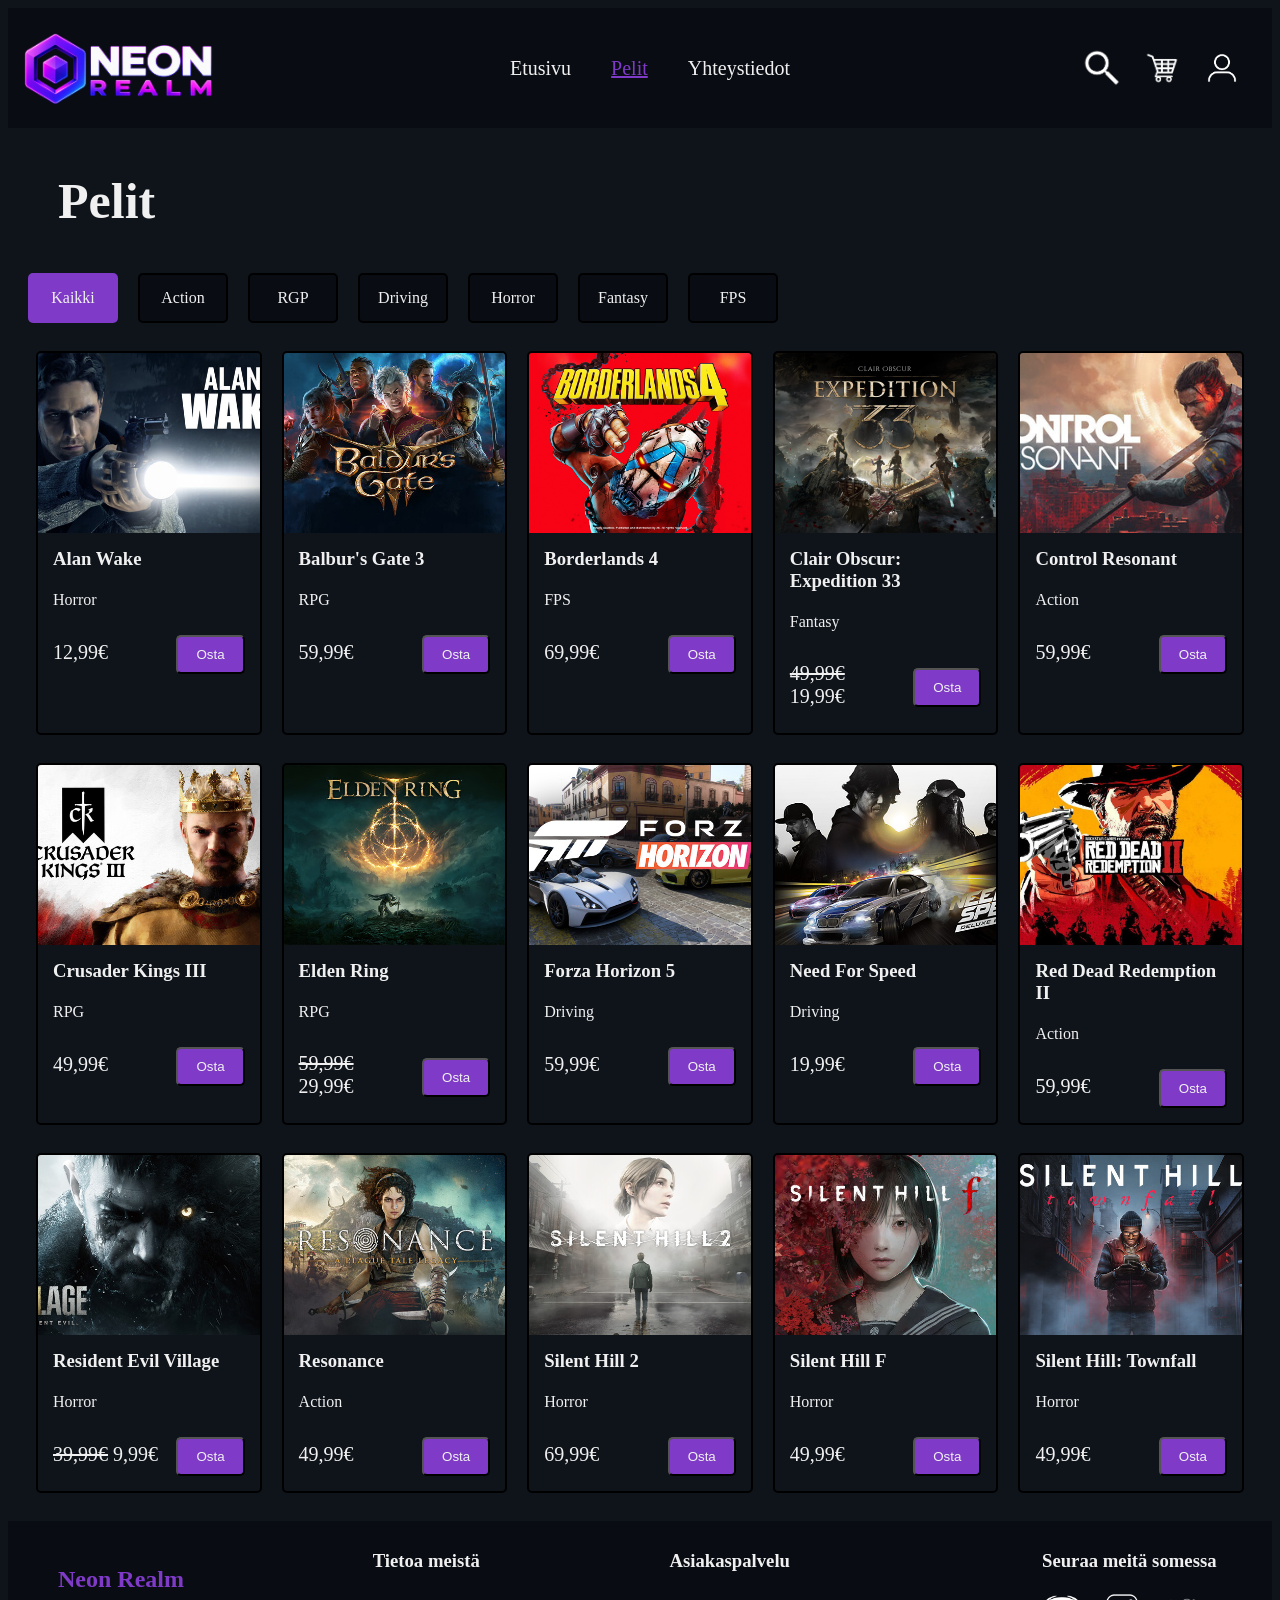
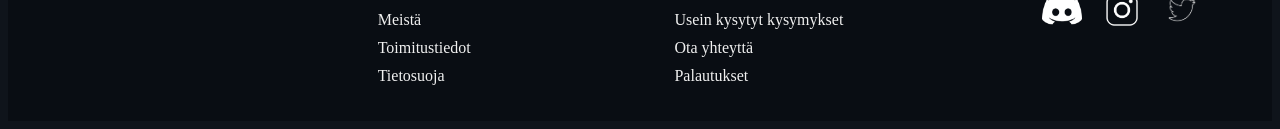
==== pelit.html @ 7218dd1e "Palautus 3" ====
<!DOCTYPE html>
<html lang="fi">
<head>

    <title>Neon Realm</title>
    <meta charset="UTF-8">
    <meta name="author" content="Oona Ranta-Pantti">
    <meta name="viewport" content="width=device-width, initial-scale=1.0">
    <meta name="description" content="Pelit">

    <link rel="stylesheet" href="css/style.css">
    <link rel="icon" type="image/x-icon" href="images/logos/favicon.ico">

    <!-- Fontti -->
    <link rel="preconnect" href="https://fonts.googleapis.com">
    <link rel="preconnect" href="https://fonts.gstatic.com" crossorigin>
    <link href="https://fonts.googleapis.com/css2?family=Montserrat:wght@100..900&display=swap" rel="stylesheet">
   
</head>

<body>
    <main>

        <header>
         <img id=logo src="images/logos/logo.png" alt="logo" width="200px" height="100px">
        <nav>
            <a href="index.html">Etusivu</a>
            <a href="pelit.html" class="nykyinen">Pelit</a>
            <a href="yhteystiedot.html">Yhteystiedot</a>
        </nav>
        <div class="icons">
         <img src="images/logos/search.png" alt="Haku" width="40px" height="40px">
         <img src="images/logos/cart.png" alt="Ostoskori" width="40px" height="40px">
         <img src="images/logos/profile.png" alt="Profiili" width="40px" height="40px">
        </div>
    </header>

    <h1>Pelit</h1>
    <div class="peli-navi">
        <div class="palikka-kaikki">
            <p>Kaikki</p>
        </div>
        <div class="palikka">
            <p>Action</p>
        </div>
        <div class="palikka">
            <p>RGP</p>
        </div>
        <div class="palikka">
            <p>Driving</p>
        </div>
        <div class="palikka">
            <p>Horror</p>
        </div>
        <div class="palikka">
            <p>Fantasy</p>
        </div>
        <div class="palikka">
            <p>FPS</p>
        </div>
    </div>

    <section>
    <div class="pelit">
         <article class="pelikortti">
            <img src="images/games/alanwake.jpg" alt="Alan Wake -pelin kuva">

            <div class="pelikortti-info">
               <h3>Alan Wake</h3>
               <p>Horror</p>
            
            <div class="pelikortti-osto">
               <p>12,99€</p>
               <button>Osta</button>
               </div>
            </div>
         </article>

         <article class="pelikortti">
            <img src="images/games/balbursgate3.jpg" alt="Balbur's Gate 3 -pelin kuva">

            <div class="pelikortti-info">
               <h3>Balbur's Gate 3</h3>
               <p>RPG</p>
            
            <div class="pelikortti-osto">
               <p>59,99€</p>
               <button>Osta</button>
               </div>
            </div>
         </article>

         <article class="pelikortti">
            <img src="images/games/borderlands4.jpg" alt="The blood of dawnwalker -pelin kuva">

            <div class="pelikortti-info">
               <h3>Borderlands 4</h3>
               <p>FPS</p>
            
            <div class="pelikortti-osto">
               <p>69,99€</p>
               <button>Osta</button>
               </div>
            </div>
         </article>

         <article class="pelikortti">
            <img src="images/games/clairobscur33.jpg" alt="Clair Obscur: Expedition 33 -pelin kuva">

            <div class="pelikortti-info">
               <h3>Clair Obscur: Expedition 33</h3>
               <p>Fantasy</p>
            
            <div class="pelikortti-osto">
               <p><del>49,99€</del> 19,99€</p>
               <button>Osta</button>
               </div>
            </div>
         </article>

         <article class="pelikortti">
            <img src="images/games/controlresonant.jpg" alt="Control Resonant -pelin kuva">

            <div class="pelikortti-info">
               <h3>Control Resonant</h3>
               <p>Action</p>
            
            <div class="pelikortti-osto">
               <p>59,99€</p>
               <button>Osta</button>
               </div>
            </div>
         </article>
        </div>
    </section>

    <section>
    <div class="pelit">
         <article class="pelikortti">
            <img src="images/games/crusaderkings3.jpg" alt="Crusader kings 3 -pelin kuva">

            <div class="pelikortti-info">
               <h3>Crusader Kings III</h3>
               <p>RPG</p>
            
            <div class="pelikortti-osto">
               <p>49,99€</p>
               <button>Osta</button>
               </div>
            </div>
         </article>

         <article class="pelikortti">
            <img src="images/games/eldenring.jpg" alt="Elden ring -pelin kuva">

            <div class="pelikortti-info">
               <h3>Elden Ring</h3>
               <p>RPG</p>
            
            <div class="pelikortti-osto">
               <p><del>59,99€</del> 29,99€</p>
               <button>Osta</button>
               </div>
            </div>
         </article>

         <article class="pelikortti">
            <img src="images/games/forzahorizon5.jpg" alt="Forza Horizon 5 -pelin kuva">

            <div class="pelikortti-info">
               <h3>Forza Horizon 5</h3>
               <p>Driving</p>
            
            <div class="pelikortti-osto">
               <p>59,99€</p>
               <button>Osta</button>
               </div>
            </div>
         </article>

         <article class="pelikortti">
            <img src="images/games/needforspeed.jpg" alt="Need for speed -pelin kuva">

            <div class="pelikortti-info">
               <h3>Need For Speed</h3>
               <p>Driving</p>
            
            <div class="pelikortti-osto">
               <p>19,99€</p>
               <button>Osta</button>
               </div>
            </div>
         </article>

         <article class="pelikortti">
            <img src="images/games/readdeadredemption2.webp" alt="Red Dead Redemption 2 -pelin kuva">

            <div class="pelikortti-info">
               <h3>Red Dead Redemption II</h3>
               <p>Action</p>
            
            <div class="pelikortti-osto">
               <p>59,99€</p>
               <button>Osta</button>
               </div>
            </div>
        </article>
        </div>
    </section>

    <section>
    <div class="pelit">
         <article class="pelikortti">
            <img src="images/games/residentevil8.jpg" alt="Resident Evil Village -pelin kuva">

            <div class="pelikortti-info">
               <h3>Resident Evil Village</h3>
               <p>Horror</p>
            
            <div class="pelikortti-osto">
               <p><del>39,99€</del> 9,99€</p>
               <button>Osta</button>
               </div>
            </div>
         </article>

         <article class="pelikortti">
            <img src="images/games/resonance.jpg" alt="Resonance -pelin kuva">

            <div class="pelikortti-info">
               <h3>Resonance</h3>
               <p>Action</p>
            
            <div class="pelikortti-osto">
               <p>49,99€</p>
               <button>Osta</button>
               </div>
            </div>
         </article>

         <article class="pelikortti">
            <img src="images/games/silenthill2.jpg" alt="Silent Hill 2 -pelin kuva">

            <div class="pelikortti-info">
               <h3>Silent Hill 2</h3>
               <p>Horror</p>
            
            <div class="pelikortti-osto">
               <p>69,99€</p>
               <button>Osta</button>
               </div>
            </div>
         </article>

         <article class="pelikortti">
            <img src="images/games/silenthillf.jpg" alt="Silent Hill F -pelin kuva">

            <div class="pelikortti-info">
               <h3>Silent Hill F</h3>
               <p>Horror</p>
            
            <div class="pelikortti-osto">
               <p>49,99€</p>
               <button>Osta</button>
               </div>
            </div>
         </article>

         <article class="pelikortti">
            <img src="images/games/silenthilltown.jpg" alt="Silent Hill Townfall -pelin kuva">

            <div class="pelikortti-info">
               <h3>Silent Hill: Townfall</h3>
               <p>Horror</p>
            
            <div class="pelikortti-osto">
               <p>49,99€</p>
               <button>Osta</button>
               </div>
            </div>
         </article>
         
        </div>
    </section>

    </main>

    <footer>
        <h2 class="korostus">Neon Realm</h2>

        <div class="kasa">
           <h3>Tietoa meistä</h3>
            <ul>
               <li>Meistä</li>
               <li>Toimitustiedot</li>
               <li>Tietosuoja</li>
            </ul>
        </div>

        <div class="kasa">
           <h3>Asiakaspalvelu</h3>
            <ul>
               <li>Usein kysytyt kysymykset</li>
               <li>Ota yhteyttä</li>
               <li>Palautukset</li>
            </ul>
        </div>

        <div class="footer-icons">
        <h3>Seuraa meitä somessa</h3>
        <div class="icons">
         <img src="images/logos/discord.webp" alt="Discord -kuvake" width="40px" height="40px">
         <img src="images/logos/insta.png" alt="Instagram -kuvake" width="40px" height="40px">
         <img src="images/logos/twitter.png" alt="Twitter -kuvake" width="40px" height="40px">
        </div>
        </div>
     </footer>
</body>
---- css/style.css ----
* {
    box-sizing: border-box;
}

.montserrat {
    font-family: "Montserrat", sans-serif;
}

body {
    background-color: #0F141B;  
}

header {
    background-color: #090D13;
    padding: 10px;
    display: flex;
    justify-content: space-between;
    align-items: center;
}

nav {
    display: flex;
    gap: 40px;
    padding: 10px;
    font-size: 20px;
}

.icons {
    display: flex;
    gap: 20px;
    padding-right: 20px;
}


.hero {
    background-image: url("../images/hero.png");
    background-size: cover;
    background-position: center;
    margin: 0px;
    height: 400px;
}

.heroteksti {
    padding: 0px 15px 30px 50px;
    font-size: 25px;
}

.vali {
    display: flex;
    justify-content: center;
    padding: 20px;
    gap: 20px;
}

.mainos {
    display: flex;
    border-left: 2px solid black;
    border-radius: 5px;
    padding: 10px 20px;
    align-items: center;
    justify-content: space-between;
    margin: 0 20px;
}

.mainos img {
    margin: 16px;
}

.mainos h3 {
    color: #7F3AC7;
}


section {
    margin: 28px;
}


/* Pelikortit */
.pelit {
    display: grid;
    grid-template-columns: repeat(5, minmax(0, 1fr));
    gap: 20px;
}

.pelikortti {
    width: 100%;
    border: 2px solid black;
    border-radius: 5px;
    overflow: hidden;
}

.pelikortti img {
    width: 100%;
    height: 180px;
    object-fit: cover;
    display: block;
}

.pelikortti-info {
    padding: 15px;
}

.pelikortti-info h3 {
    margin: 0;
}

.pelikortti-osto p {
    margin: 0;
}

.pelikortti-osto {
    display: flex;
    justify-content: space-between;
    align-items: center;
}

.pelikortti-osto p {
    font-size: 20px;
}


footer {
    background-color: #090D13;
    padding: 10px 50px;
    display: flex;
    justify-content: space-between;
}

.kasa {
    display: flex;
    flex-direction: column;
}

ul {
    color: #F0F0F0;
    list-style: none;
    padding: 0px 5px 5px 0px;
}

li {
    padding: 5px;
}

.footer-icons {
    display: flex;
    flex-direction: column;
}



/* Otsikot */
h1 {
    color: #F0F0F0;
    font-weight: 800;
    padding: 10px 15px 10px 50px;
    font-size: 50px;
}

h2 {
    color: #F0F0F0;
    font-weight: 700;
    padding-top: 15px;
}

h3 {
    color: #F0F0F0;
    font-weight: 600;
}



p {
    color: #F0F0F0;
    font-weight: 400;
    padding: 5px 10px 10px 0px;
}

.korostus {
    color: #7F3AC7;
}


/* Linkit */
.nykyinen {
    color: #7F3AC7;
    text-decoration: underline;
}

.painike {
    background-color: #7F3AC7;
    padding: 10px 18px;
    border-radius: 5px;
    margin: 50px;
}

button {
    background-color: #7F3AC7;
    padding: 10px 18px;
    border-radius: 5px;
    color: #F0F0F0;
}

a {
    color: #F0F0F0;
    text-decoration: none;  
}

a:not(.painike):hover {
    color: #7F3AC7;
}


/* Pelit-sivu */
.peli-navi {
    display: flex;
    gap: 20px;
    margin: 20px;
    flex-wrap: wrap;
}
.palikka {
    display: flex;
    justify-content: center;
    align-items: center;
    border: 2px solid black;
    border-radius: 5px;
    width: 90px;
    height: 50px;
    background-color: #090D13;
}

.palikka p {
    padding: 0;
}

.palikka-kaikki p {
    padding: 0;
}

.palikka-kaikki
{
    display: flex;
    justify-content: center;
    align-items: center;
    border-radius: 5px;
    background-color: #7F3AC7;
    width: 90px;
    height: 50px;
}

.pelit-pelit {
    margin: 20px;
}


/* Yhteystiedot-sivu */
.yhteystiedot-otsikko {
    padding: 0;
    color: #7F3AC7;
}
.yhteydenotto {
    display: flex;
    justify-content: space-between;
}

.meista {
    display: flex;
    flex-direction: column;
    max-width: 600px;
}

.meista p {
    padding: 0;
}

.painike2 {
    background-color: #7F3AC7;
    padding: 15px 50px;
    border-radius: 5px;
    font-size: 20px;
}
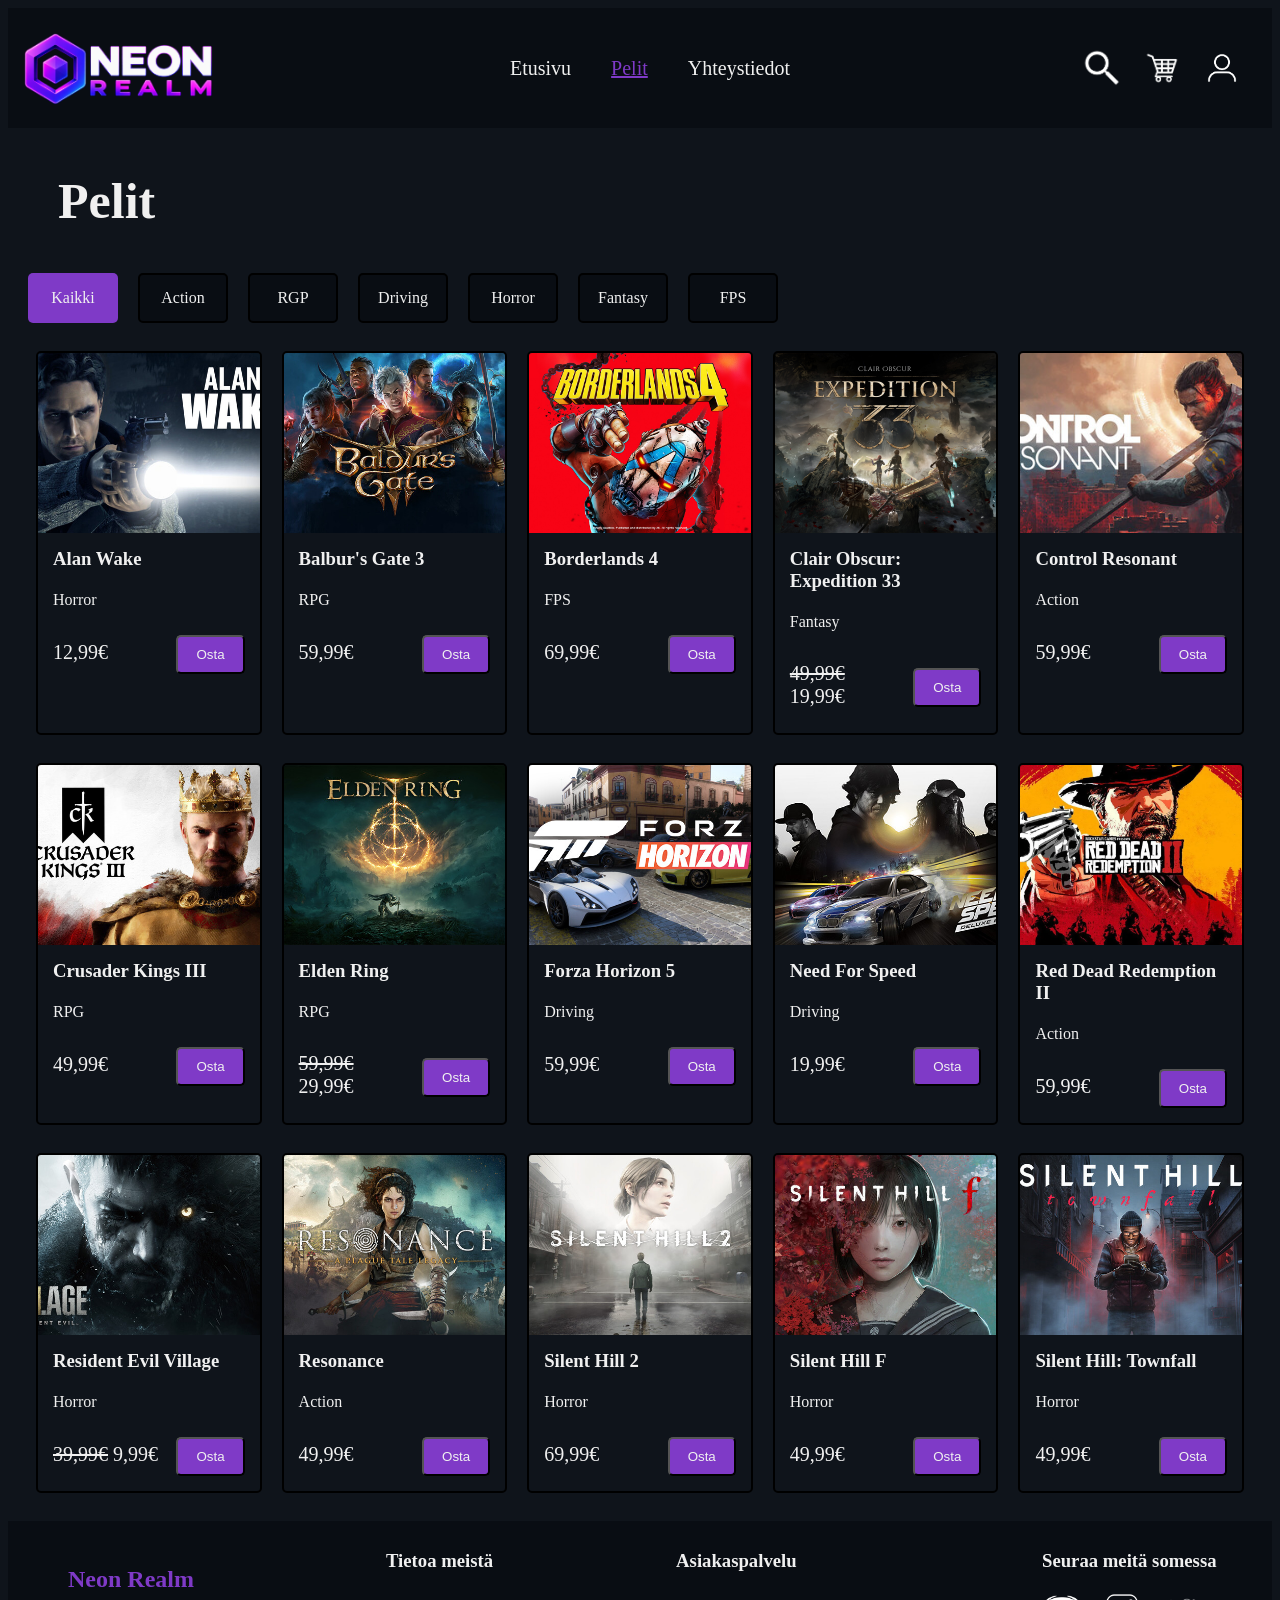
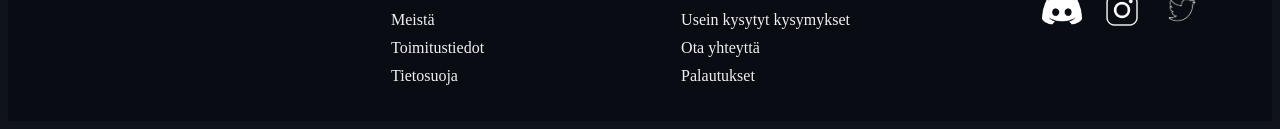
==== commit 0a23e3d8: "Vaihe 3" ====
--- a/pelit.html
+++ b/pelit.html
@@ -35,7 +35,7 @@
         </div>
     </header>
 
-    <h1>Pelit</h1>
+    <h1 class="pelit-otsikko">Pelit</h1>
     <div class="peli-navi">
         <div class="palikka-kaikki">
             <p>Kaikki</p>
--- a/css/style.css
+++ b/css/style.css
@@ -120,6 +120,30 @@
 }
 
 
+
+.traileri {
+    display: flex;
+    align-items: flex-start;
+    gap: 40px;
+}
+
+.control {
+    max-width: 800px;
+    padding: 0 20px;
+}
+
+.control p {
+    line-height: 1.5em;
+}
+
+.control h2 {
+    padding: 0 0 15px 0;
+    margin-top: 0;
+    color: #7F3AC7;
+}
+
+
+
 footer {
     background-color: #090D13;
     padding: 10px 50px;
@@ -153,14 +177,14 @@
 h1 {
     color: #F0F0F0;
     font-weight: 800;
-    padding: 10px 15px 10px 50px;
+    padding: 50px 15px 10px 50px;
     font-size: 50px;
 }
 
 h2 {
     color: #F0F0F0;
     font-weight: 700;
-    padding-top: 15px;
+    padding: 15px 10px 5px 10px;
 }
 
 h3 {
@@ -212,6 +236,10 @@
 
 
 /* Pelit-sivu */
+.pelit-otsikko {
+    padding: 10px 15px 10px 50px;
+}
+
 .peli-navi {
     display: flex;
     gap: 20px;
@@ -261,6 +289,7 @@
 .yhteydenotto {
     display: flex;
     justify-content: space-between;
+    padding: 10px;
 }
 
 .meista {
@@ -270,7 +299,8 @@
 }
 
 .meista p {
-    padding: 0;
+    padding-left: 10px;
+    line-height: 1,5em;
 }
 
 .painike2 {
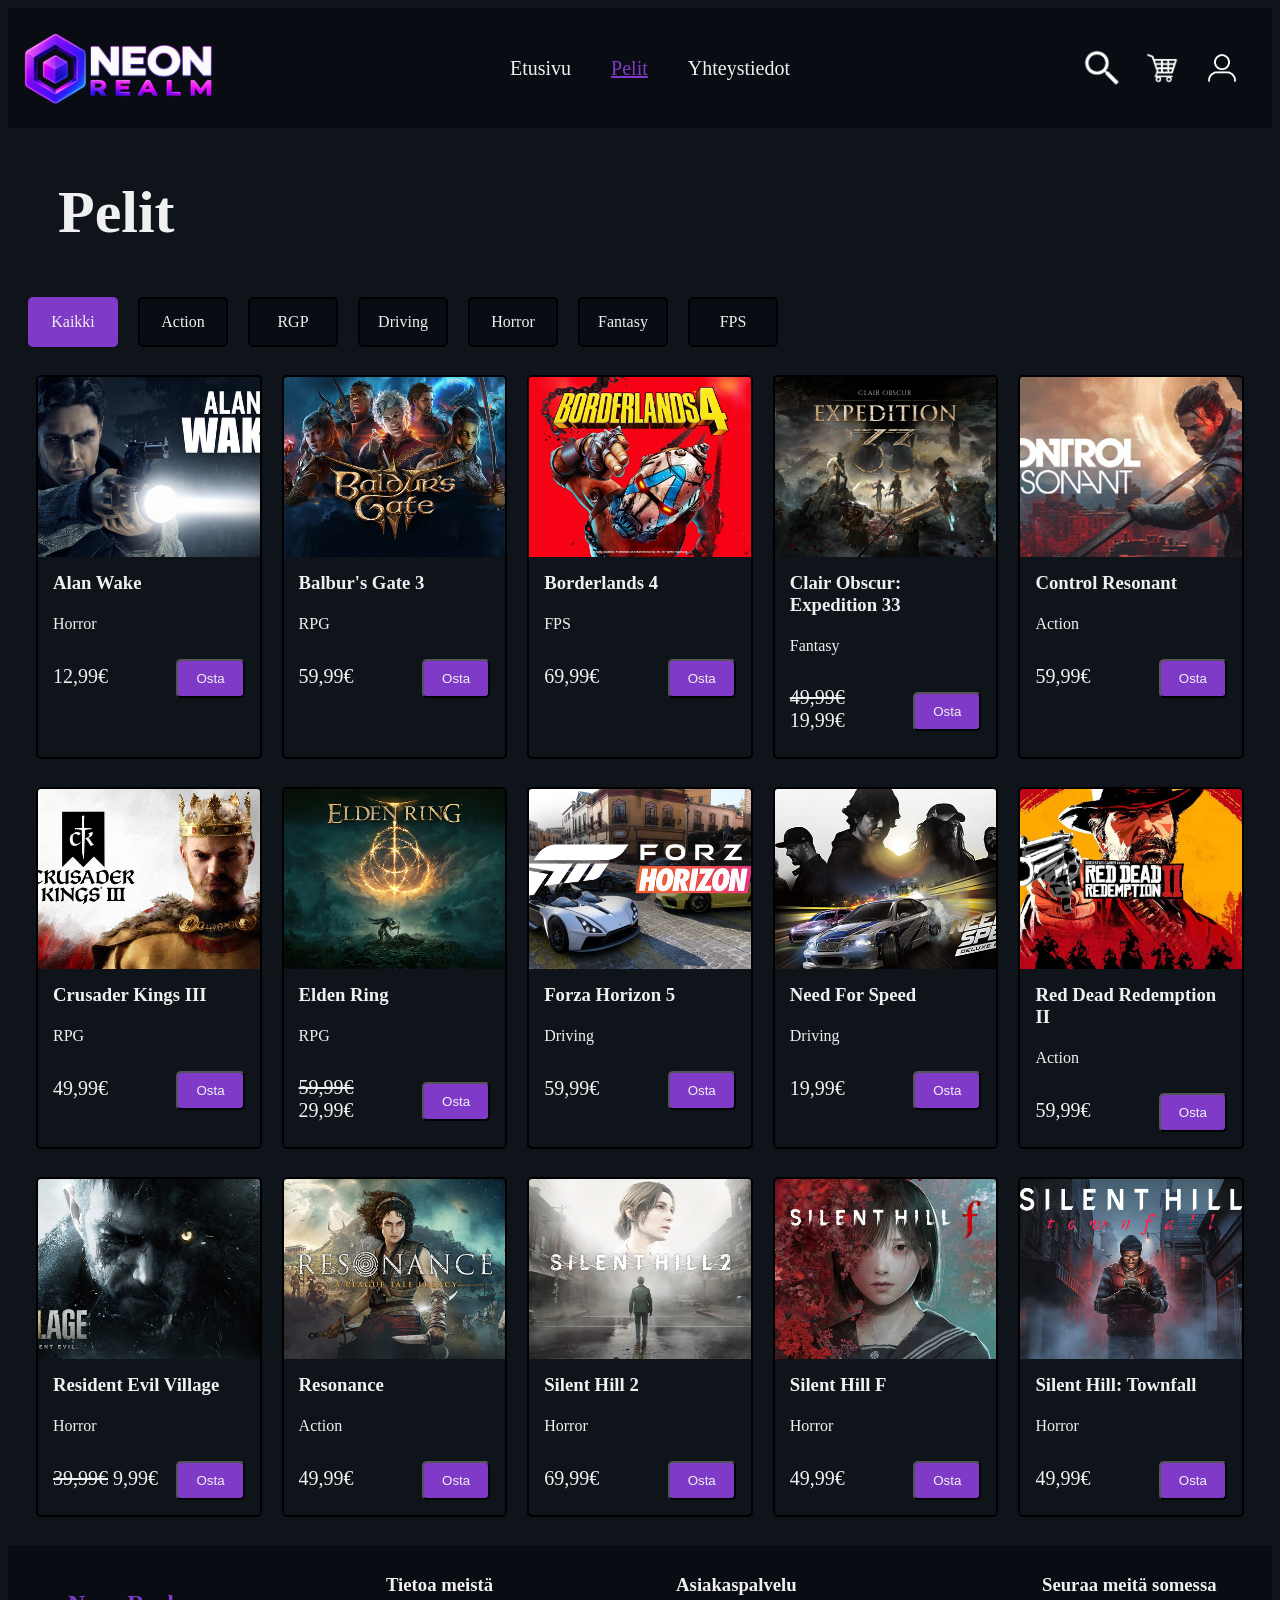
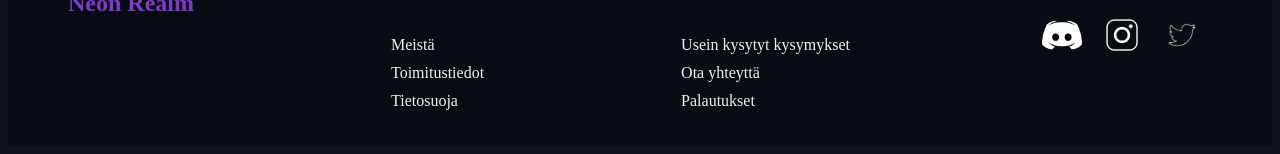
==== commit f40eb4c4: "Palautus 4" ====
--- a/pelit.html
+++ b/pelit.html
@@ -19,10 +19,9 @@
 </head>
 
 <body>
-    <main>
-
-        <header>
-         <img id=logo src="images/logos/logo.png" alt="logo" width="200px" height="100px">
+
+    <header>
+      <img id=logo src="images/logos/logo.png" alt="logo" width="200px" height="100px">
         <nav>
             <a href="index.html">Etusivu</a>
             <a href="pelit.html" class="nykyinen">Pelit</a>
@@ -35,6 +34,8 @@
         </div>
     </header>
 
+    <main>
+
     <h1 class="pelit-otsikko">Pelit</h1>
     <div class="peli-navi">
         <div class="palikka-kaikki">
--- a/css/style.css
+++ b/css/style.css
@@ -18,6 +18,7 @@
     align-items: center;
 }
 
+/* NAVIGAATIO */
 nav {
     display: flex;
     gap: 40px;
@@ -31,20 +32,35 @@
     padding-right: 20px;
 }
 
-
+/* HERO */
 .hero {
-    background-image: url("../images/hero.png");
-    background-size: cover;
-    background-position: center;
     margin: 0px;
-    height: 400px;
+    min-height: 380px;
+    position: relative;
+}
+
+.banneri-teksti {
+    position: absolute;
+    top: 50%;
+    transform: translateY(-70%);
+    left: 20px;
+}
+
+.hero img {
+    width: 100%;
+    height: 100%;
 }
 
 .heroteksti {
     padding: 0px 15px 30px 50px;
+    font-size: 30px;
+}
+
+.hero a {
     font-size: 25px;
 }
 
+/* VÄLIMAINOS */
 .vali {
     display: flex;
     justify-content: center;
@@ -76,7 +92,7 @@
 }
 
 
-/* Pelikortit */
+/* PELIKORTIT */
 .pelit {
     display: grid;
     grid-template-columns: repeat(5, minmax(0, 1fr));
@@ -120,7 +136,7 @@
 }
 
 
-
+/* KUUKAUDEN PELI */
 .traileri {
     display: flex;
     align-items: flex-start;
@@ -143,7 +159,7 @@
 }
 
 
-
+/* FOOTER */
 footer {
     background-color: #090D13;
     padding: 10px 50px;
@@ -173,12 +189,12 @@
 
 
 
-/* Otsikot */
+/* OTSIKOT */
 h1 {
     color: #F0F0F0;
     font-weight: 800;
     padding: 50px 15px 10px 50px;
-    font-size: 50px;
+    font-size: 60px;
 }
 
 h2 {
@@ -205,7 +221,7 @@
 }
 
 
-/* Linkit */
+/* LINKIT */
 .nykyinen {
     color: #7F3AC7;
     text-decoration: underline;
@@ -230,7 +246,7 @@
     text-decoration: none;  
 }
 
-a:not(.painike):hover {
+a:not(.painike):hover, a:not(.painike):focus-visible {
     color: #7F3AC7;
 }
 
@@ -300,7 +316,7 @@
 
 .meista p {
     padding-left: 10px;
-    line-height: 1,5em;
+    line-height: 1.5em;
 }
 
 .painike2 {
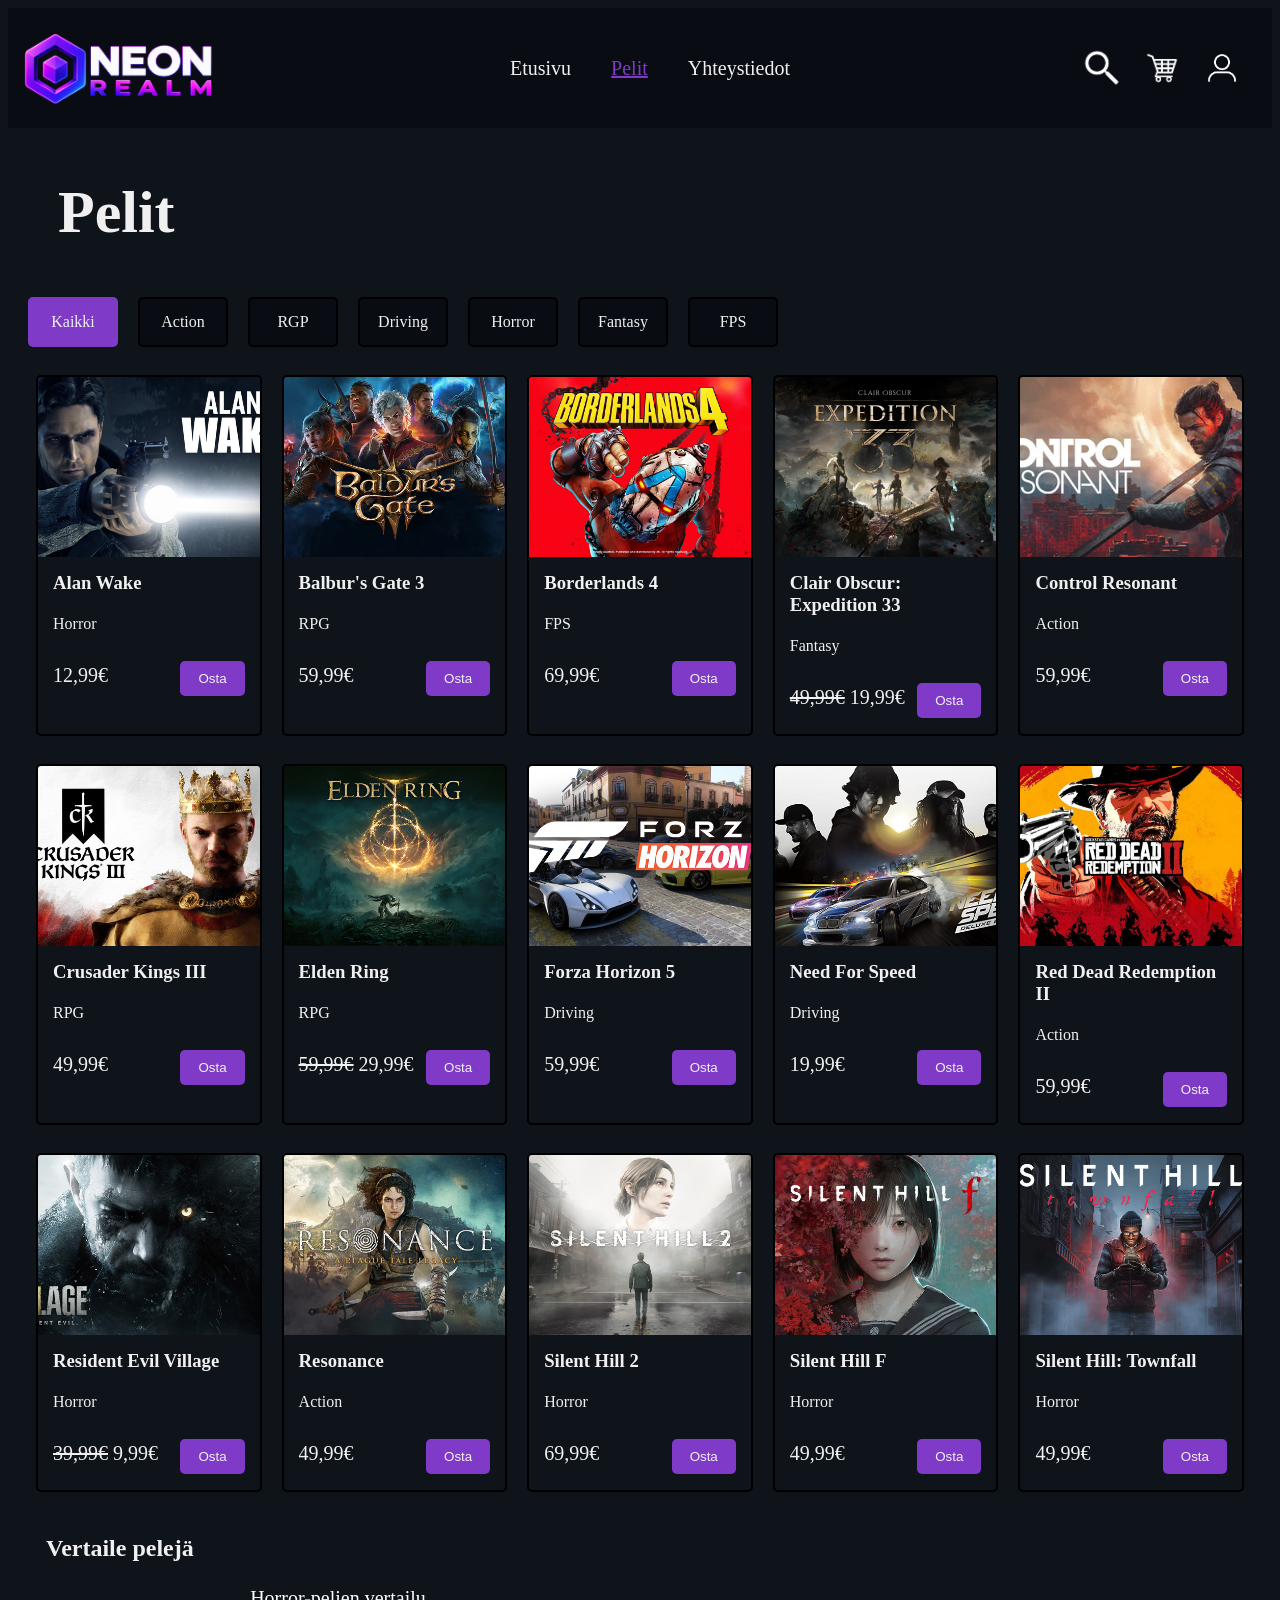
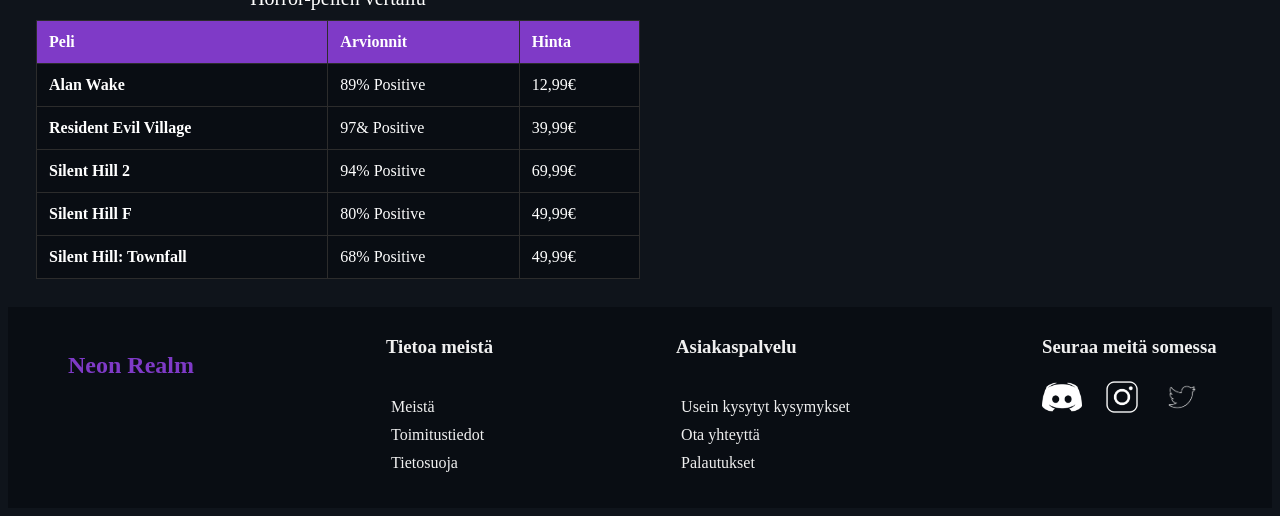
==== commit b691a7ff: "Taulukko ja lomake" ====
--- a/pelit.html
+++ b/pelit.html
@@ -284,6 +284,49 @@
         </div>
     </section>
 
+
+    <!-- En keksiny taulukolle oikeen mitään käyttöä nii tämmöne tuli -->
+    <section class="taulukko">
+      <h2>Vertaile pelejä</h2>
+      <table>
+         <caption>Horror-pelien vertailu</caption>
+         <thead>
+            <tr>
+               <th>Peli</th>
+               <th>Arvionnit</th>
+               <th>Hinta</th>
+            </tr>
+         </thead>
+         <tbody>
+            <tr>
+               <th>Alan Wake</th>
+               <td>89% Positive</td>
+               <td>12,99€</td>
+            </tr>
+            <tr>
+               <th>Resident Evil Village</th>
+               <td>97& Positive</td>
+               <td>39,99€</td>
+            </tr>
+            <tr>
+               <th>Silent Hill 2</th>
+               <td>94% Positive</td>
+               <td>69,99€</td>
+            </tr>
+            <tr>
+               <th>Silent Hill F</th>
+               <td>80% Positive</td>
+               <td>49,99€</td>
+            </tr>
+            <tr>
+               <th>Silent Hill: Townfall</th>
+               <td>68% Positive</td>
+               <td>49,99€</td>
+            </tr>
+         </tbody>
+      </table>
+    </section>
+
     </main>
 
     <footer>
--- a/css/style.css
+++ b/css/style.css
@@ -104,6 +104,7 @@
     border: 2px solid black;
     border-radius: 5px;
     overflow: hidden;
+    flex-wrap: nowrap;
 }
 
 .pelikortti img {
@@ -239,6 +240,8 @@
     padding: 10px 18px;
     border-radius: 5px;
     color: #F0F0F0;
+    cursor: pointer;
+    border: 0;
 }
 
 a {
@@ -296,6 +299,33 @@
     margin: 20px;
 }
 
+/* Taulukko */
+table {
+    width: 50%;
+    color: white;
+    background-color: #090D13;
+    border-collapse: collapse;
+}
+
+caption {
+    margin-bottom: 10px;
+    font-size: 20px;
+}
+
+thead {
+    background-color: #7F3AC7;
+}
+
+th {
+    font-weight: 600;
+}
+
+th, td {
+    border: 1px solid rgb(44, 44, 44);
+    padding: 12px;
+    text-align: left;
+}
+
 
 /* Yhteystiedot-sivu */
 .yhteystiedot-otsikko {
@@ -308,6 +338,10 @@
     padding: 10px;
 }
 
+.yhteydenotto ul {
+    margin-left: 5px;
+}
+
 .meista {
     display: flex;
     flex-direction: column;
@@ -319,6 +353,51 @@
     line-height: 1.5em;
 }
 
+
+/* Lomake */
+.yhth2 {
+    margin-top: 50px;
+}
+
+form {
+    width: 800px;
+}
+
+fieldset {
+    border: none;
+    padding: 16px 20px 16px 0;
+}
+
+.kentta {
+    margin-bottom: 18px;
+}
+
+input, textarea {
+    color: white;
+}
+
+select {
+    color: gray;
+    margin: 5px 18px 18px 0;
+}
+
+input, select, textarea {
+    display: block;
+    width: 100%;
+    background-color: #090D13;
+    border: 1px solid rgb(44, 44, 44);
+    border-radius: 4px;
+    padding: 14px;
+}
+
+label {
+    color: white;
+}
+
+input:user-invalid, textarea:user-invalid {
+    border: 2px solid red;
+}
+
 .painike2 {
     background-color: #7F3AC7;
     padding: 15px 50px;
